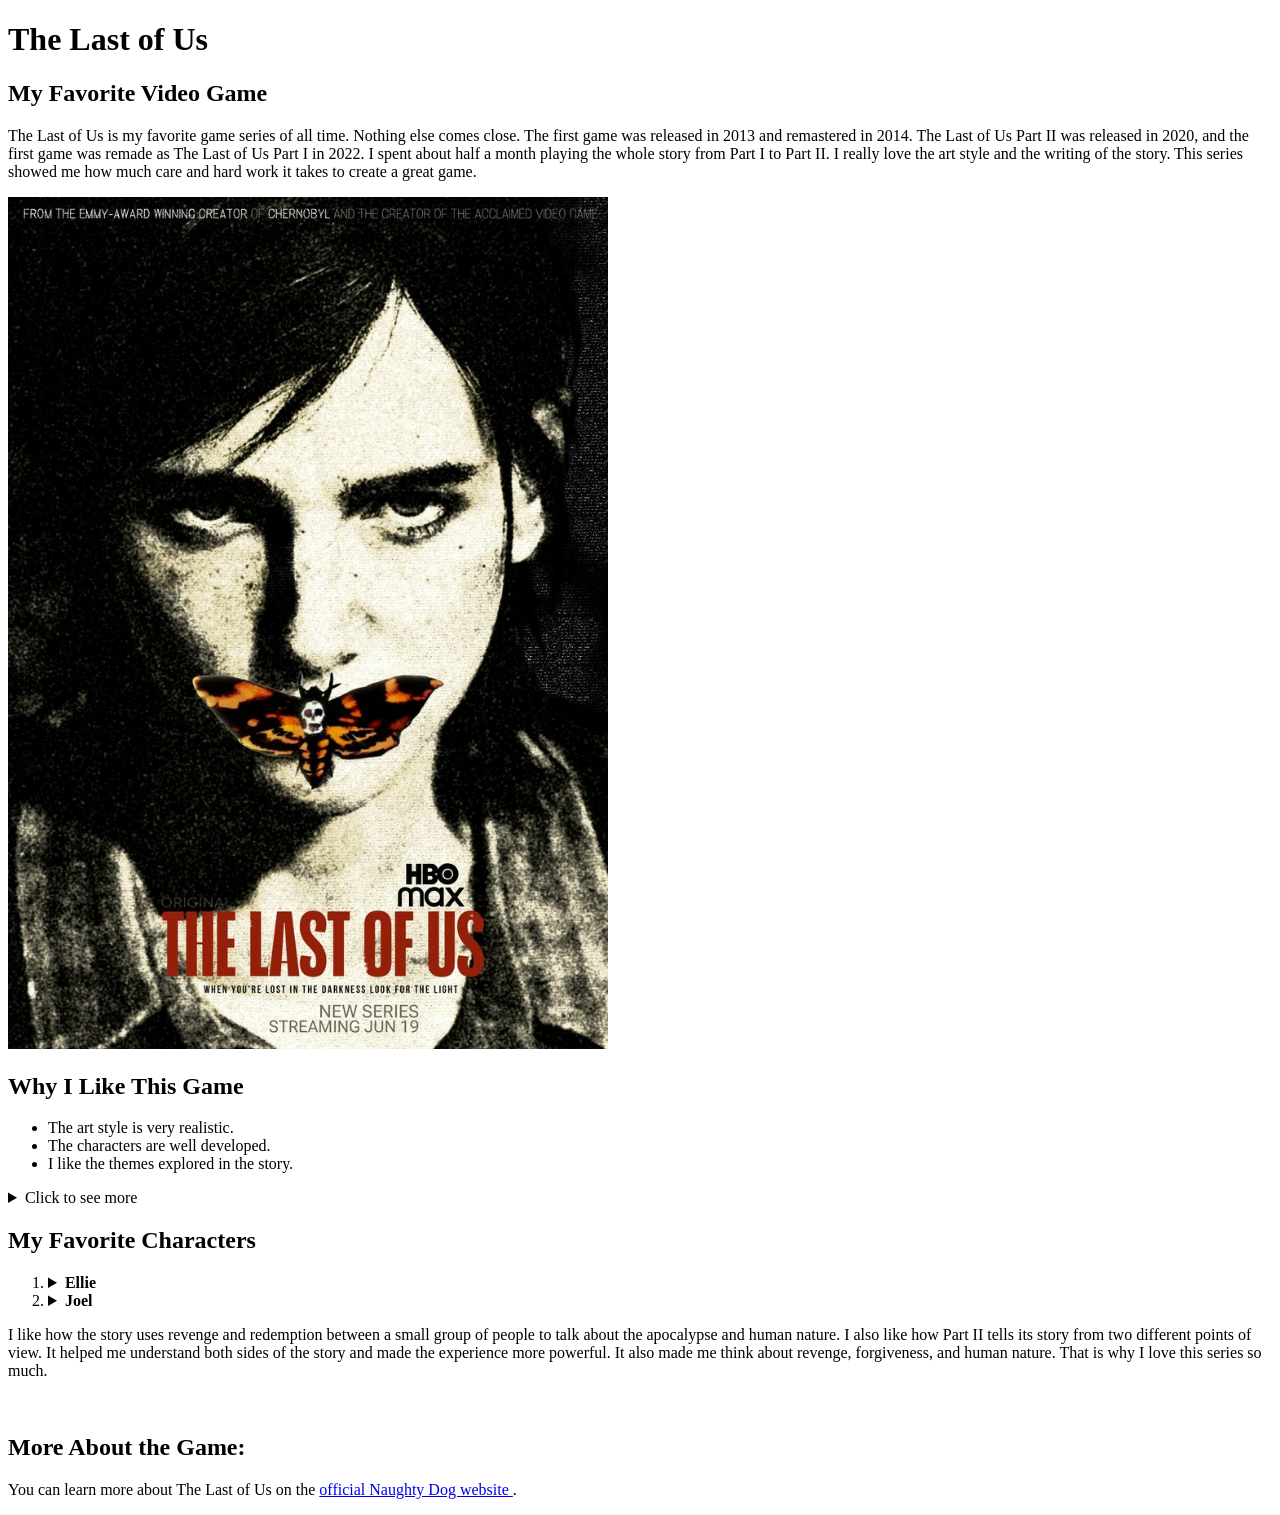
==== part1/index.html @ 2bbf8401 "add first website" ====
<!DOCTYPE html>
<html lang="en">

    <head>
        <title>The Last of Us</title>
    </head>

    <body>

        <h1>The Last of Us</h1>
        <h2>My Favorite Video Game</h2>

        <p>
            The Last of Us is my favorite game series of all time.
            Nothing else comes close. The first game was released in 2013
            and remastered in 2014. The Last of Us Part II was released in
            2020, and the first game was remade as The Last of Us Part I in
            2022. I spent about half a month playing the whole story from
            Part I to Part II. I really love the art style and the writing
            of the story. This series showed me how much care and hard work
            it takes to create a great game.
        </p>

        <img src="the-last-of-us.jpg"
             width="600">

        <h2>Why I Like This Game</h2>

        <ul>
            <li>The art style is very realistic.</li>
            <li>The characters are well developed.</li>
            <li>I like the themes explored in the story.</li>
        </ul>

        <details>
            <summary>Click to see more</summary>

            <p>
                Overall, this game is very immersive. Naughty Dog made
                the world and the characters look very realistic, almost
                like real people and places. Every character feels alive
                and has their own personality. Because of this, I feel
                completely involved in the story when I play the game.
            </p>
        </details>

        <h2>My Favorite Characters</h2>

        <ol>
            <li>
                <details>
                    <summary><b>Ellie</b></summary>

                    <img src="ellie.jpg"
                         width="400">

                    <p>
                        I like Ellie because of her loyalty to Joel.
                        In Part II, even though they still had many
                        problems that they did not solve, she traveled
                        far from home to find the person who killed him.
                        She is also very strong and brave. Sometimes,
                        it feels like she can fight a whole army by herself.
                    </p>
                </details>
            </li>

            <li>
                <details>
                    <summary><b>Joel</b></summary>

                    <img src="joel.jpg"
                         width="400">

                    <p>
                        The first thing I like about Joel is his toughness
                        and determination. I do not think it is bad for a
                        story to have a main character with a lone-wolf
                        personality. Joel is definitely not a hero, but I
                        like how far he is willing to go to protect his
                        family. He is also brave, calm, and strong.
                    </p>
                </details>
            </li>
        </ol>

        <p>
            I like how the story uses revenge and redemption between
            a small group of people to talk about the apocalypse and
            human nature. I also like how Part II tells its story from
            two different points of view. It helped me understand both
            sides of the story and made the experience more powerful.
            It also made me think about revenge, forgiveness, and human
            nature. That is why I love this series so much.
        </p>

        <br>

        <h2>More About the Game:</h2>

        <p>
            You can learn more about The Last of Us on the
            <a href="https://www.naughtydog.com/">
                official Naughty Dog website
            </a>.
        </p>

    </body>

</html>
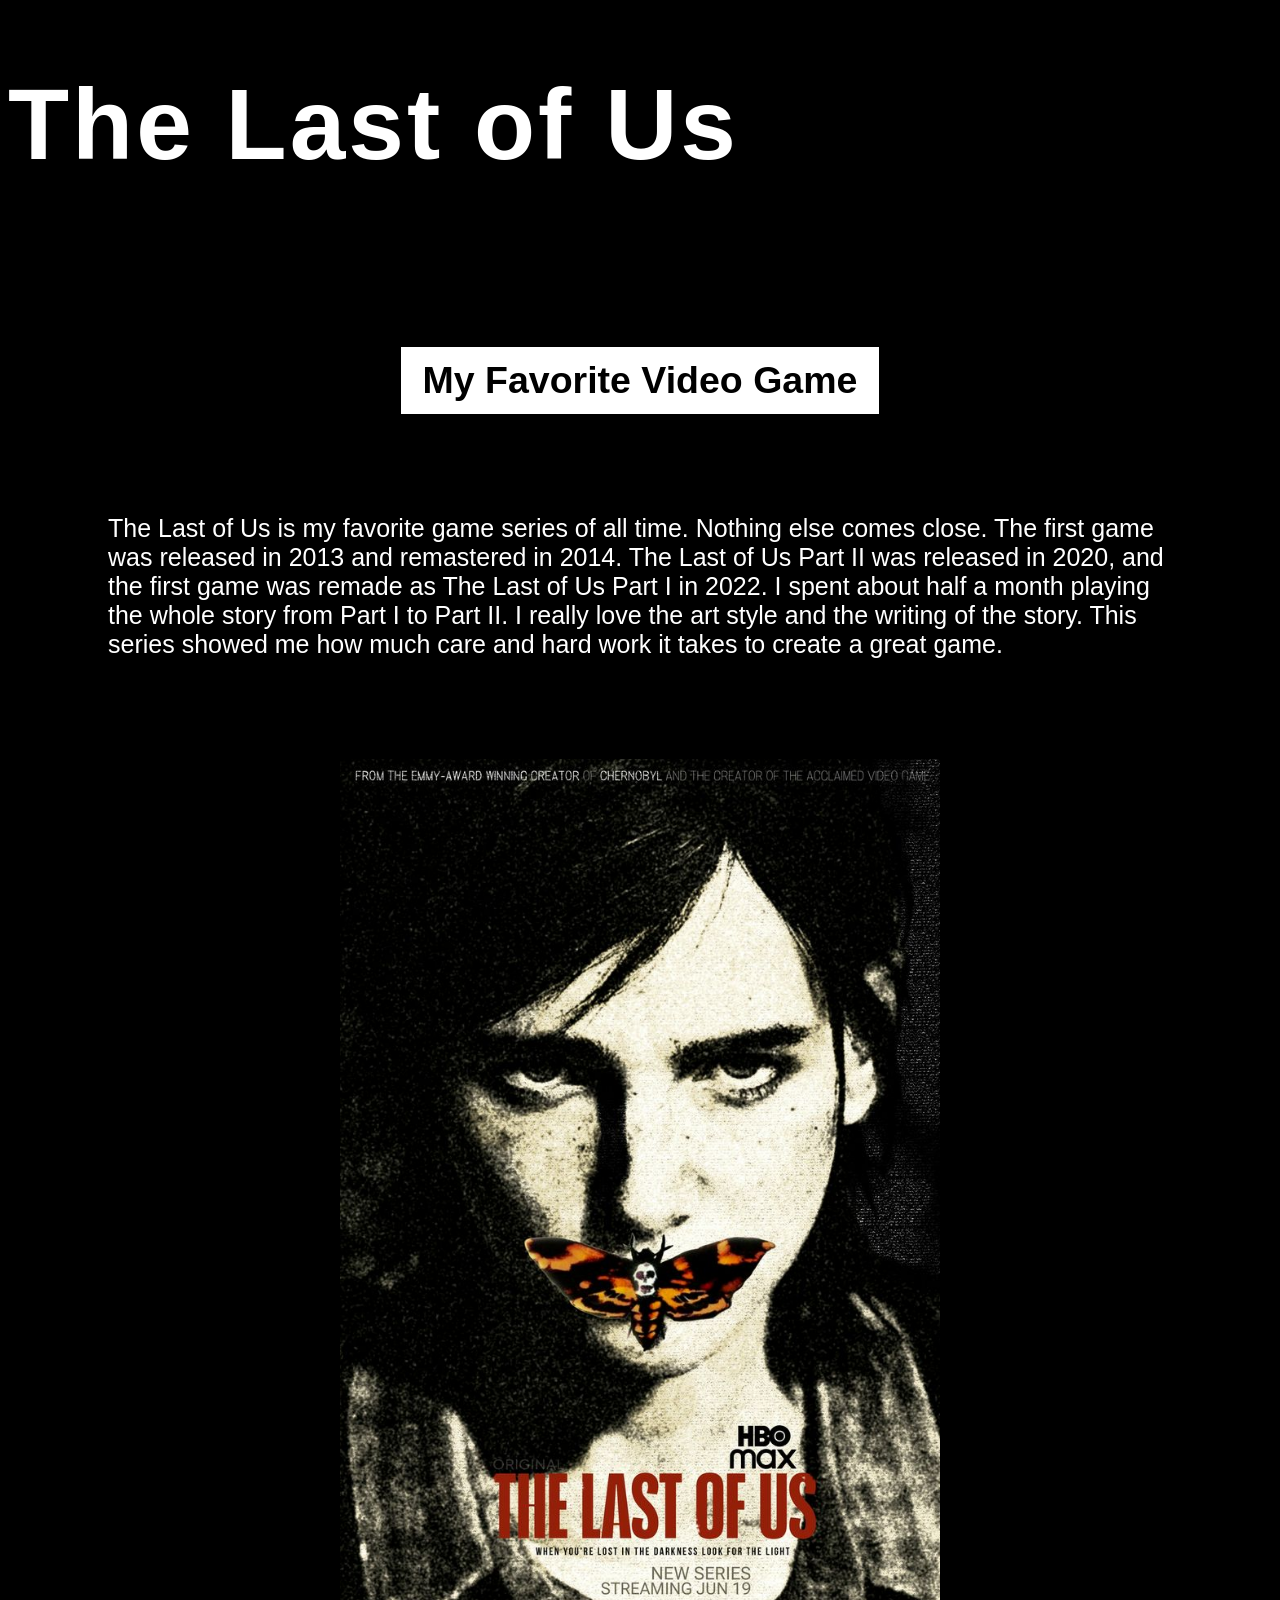
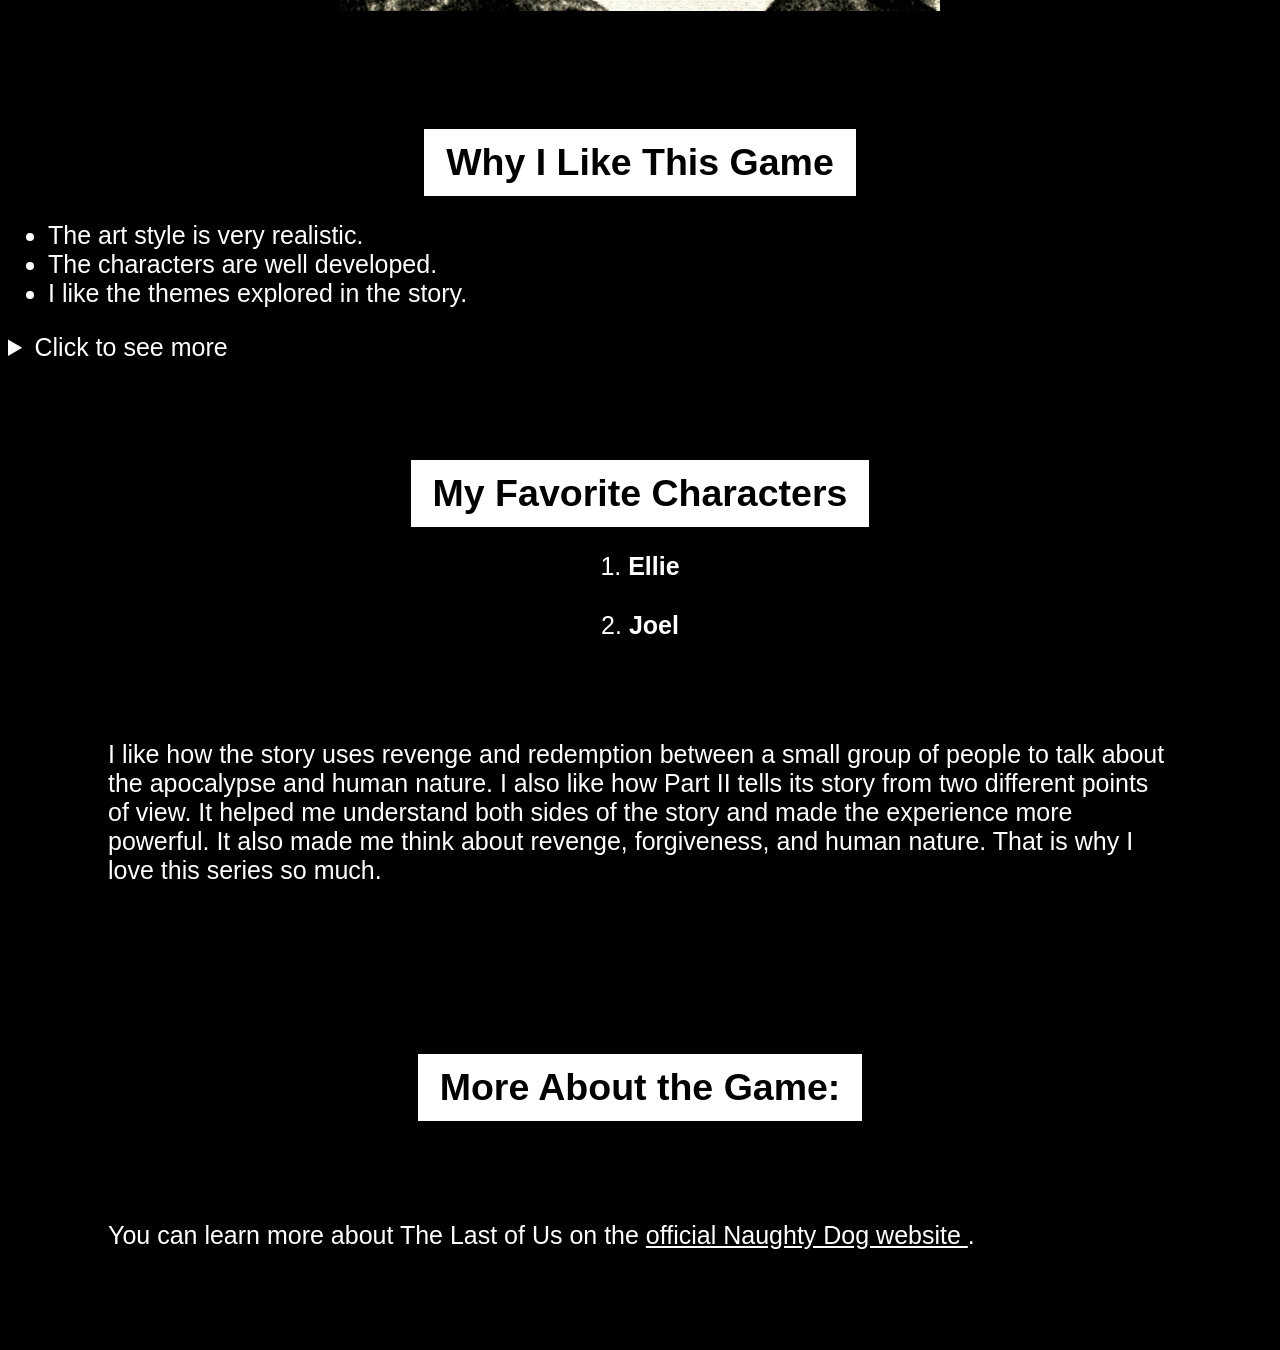
==== commit 5c54dd8b: "part1" ====
--- a/part1/index.html
+++ b/part1/index.html
@@ -3,11 +3,13 @@
 
     <head>
         <title>The Last of Us</title>
+        <link rel="stylesheet" href="main.css">
     </head>
 
     <body>
 
         <h1>The Last of Us</h1>
+        <br><br>
         <h2>My Favorite Video Game</h2>
 
         <p>
@@ -24,6 +26,7 @@
         <img src="the-last-of-us.jpg"
              width="600">
 
+        <br><br>
         <h2>Why I Like This Game</h2>
 
         <ul>
@@ -44,6 +47,7 @@
             </p>
         </details>
 
+        <br><br>
         <h2>My Favorite Characters</h2>
 
         <ol>
--- a/part1/main.css
+++ b/part1/main.css
@@ -0,0 +1,69 @@
+body {
+    background-color: rgb(0, 0, 0);
+    color: rgb(255, 255, 255);
+    font-size: 25px;
+    font-family: Arial, Helvetica, sans-serif;
+}
+
+h1 {
+    font-family: Impact, Arial, sans-serif;
+    font-size:100px;
+    letter-spacing: 3px;
+}
+
+h2 {
+    background-color: white;
+    color: black;
+    border: 2px solid white;
+    padding: 10px 20px;
+    text-align: center;
+
+    width: fit-content;
+    margin: 40px auto 20px auto;
+}
+
+p {
+    font-size: 25px;
+    padding: 50px;
+    margin: 50px;
+}
+
+
+ol {
+    text-align: center;
+    list-style-position: inside;
+    padding-left: 0;
+}
+
+ol li details {
+    display: inline-block;
+    vertical-align: top;
+}
+
+ol li {
+    margin-bottom: 30px;
+}
+
+img {
+    display: block;
+    margin: 20px auto;
+}
+
+.banner {
+    text-align: center;
+}
+
+ol summary {
+    list-style: none;
+    cursor: pointer;
+}
+
+ol summary::-webkit-details-marker {
+    display: none;
+}
+
+
+
+a {
+    color: rgb(255, 255, 255);
+}
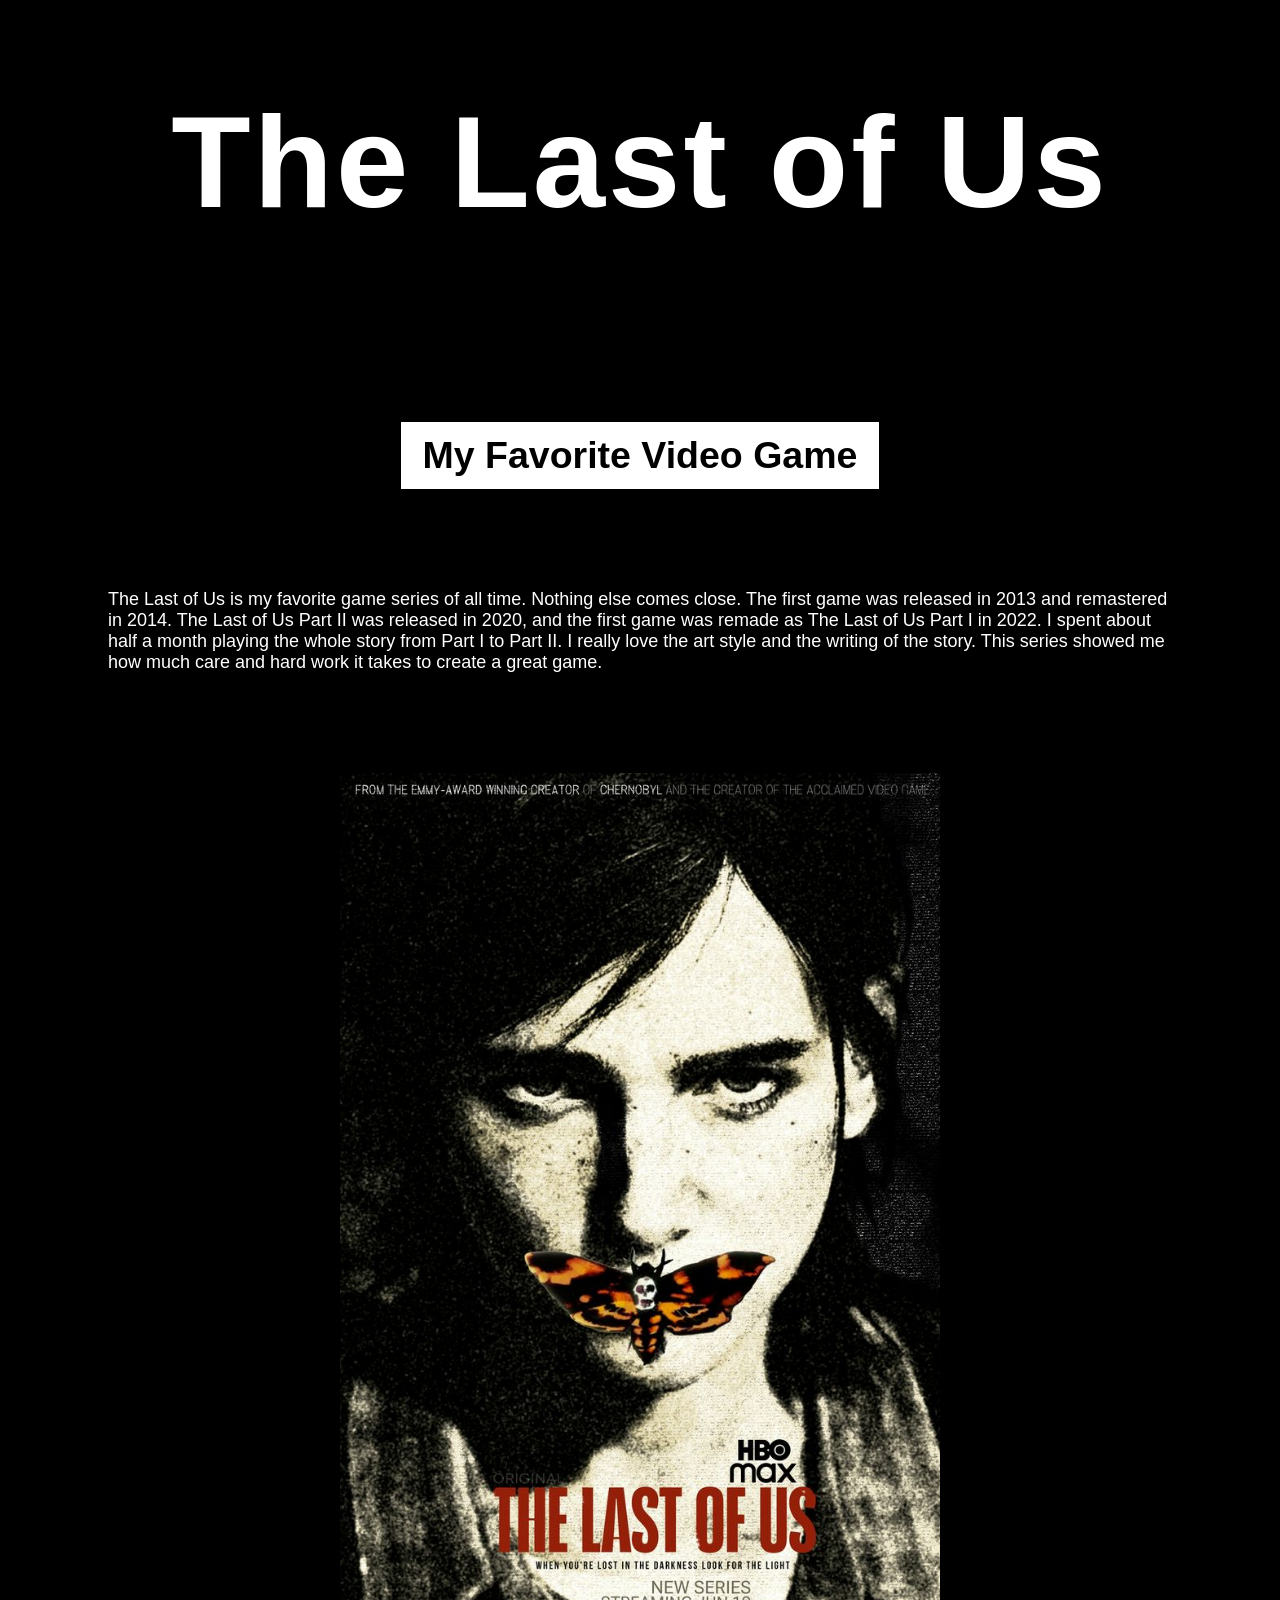
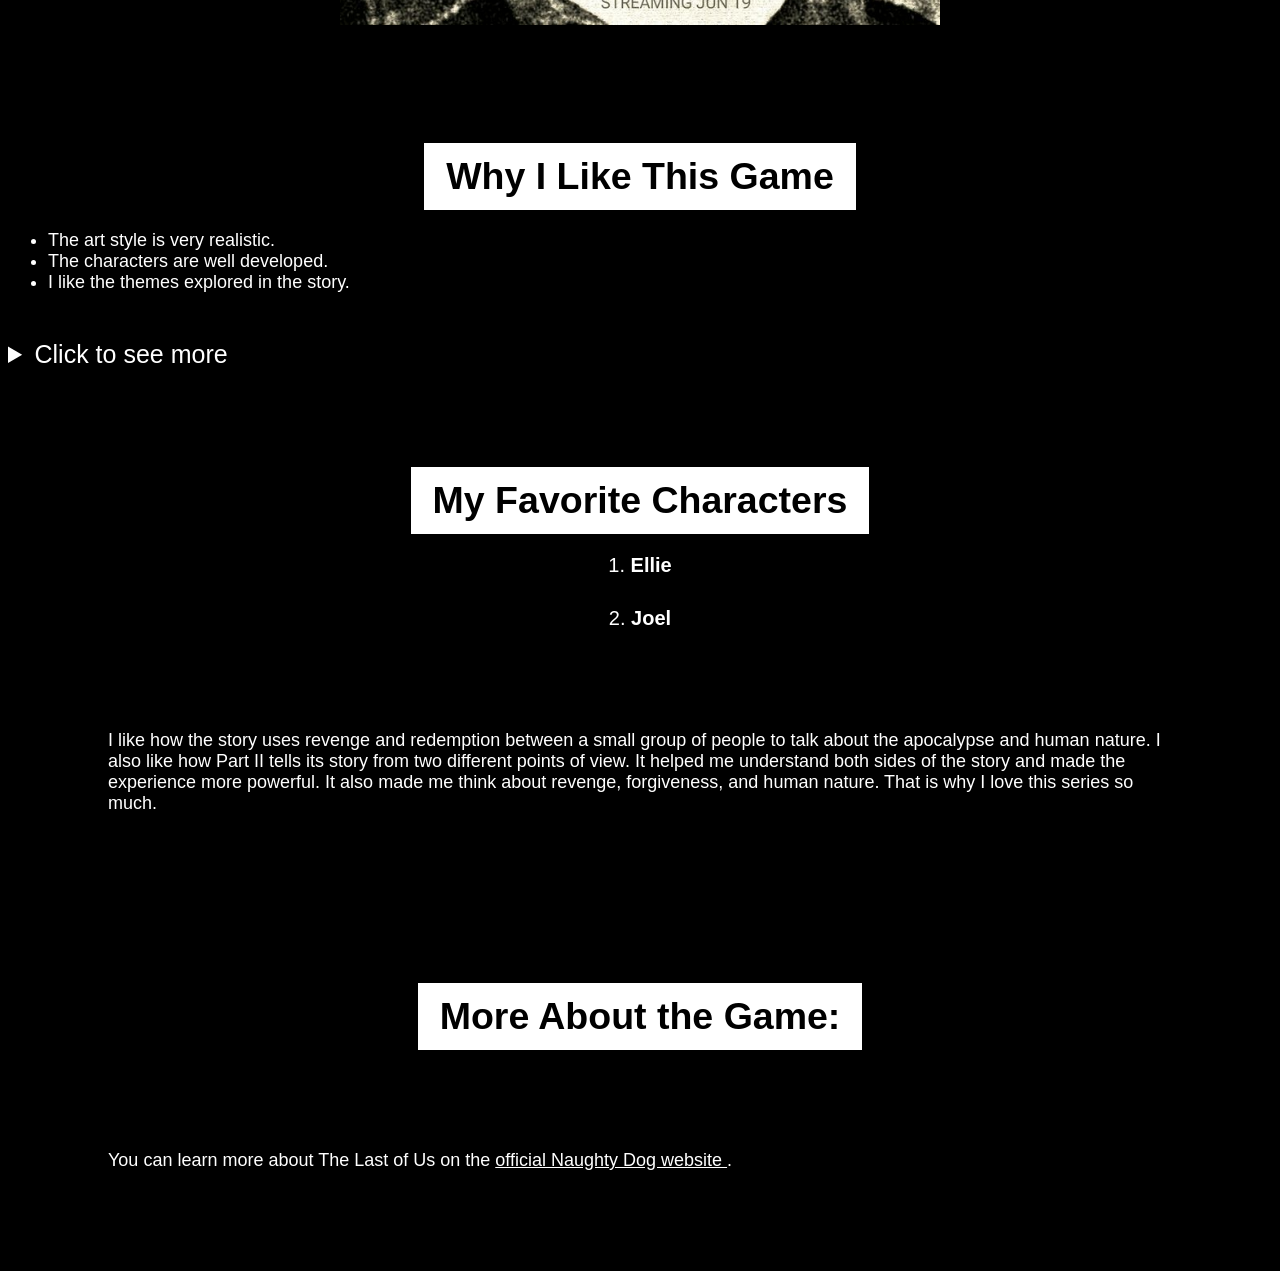
==== commit c084b5c9: "1" ====
--- a/part1/index.html
+++ b/part1/index.html
@@ -34,7 +34,7 @@
             <li>The characters are well developed.</li>
             <li>I like the themes explored in the story.</li>
         </ul>
-
+        <br>
         <details>
             <summary>Click to see more</summary>
 
--- a/part1/main.css
+++ b/part1/main.css
@@ -7,8 +7,9 @@
 
 h1 {
     font-family: Impact, Arial, sans-serif;
-    font-size:100px;
+    font-size:130px;
     letter-spacing: 3px;
+    text-align: center;
 }
 
 h2 {
@@ -23,16 +24,21 @@
 }
 
 p {
-    font-size: 25px;
+    font-size: 18px;
     padding: 50px;
     margin: 50px;
 }
 
 
 ol {
+    font-size: 20px;
     text-align: center;
     list-style-position: inside;
     padding-left: 0;
+}
+ul {
+    font-size: 18px;
+
 }
 
 ol li details {
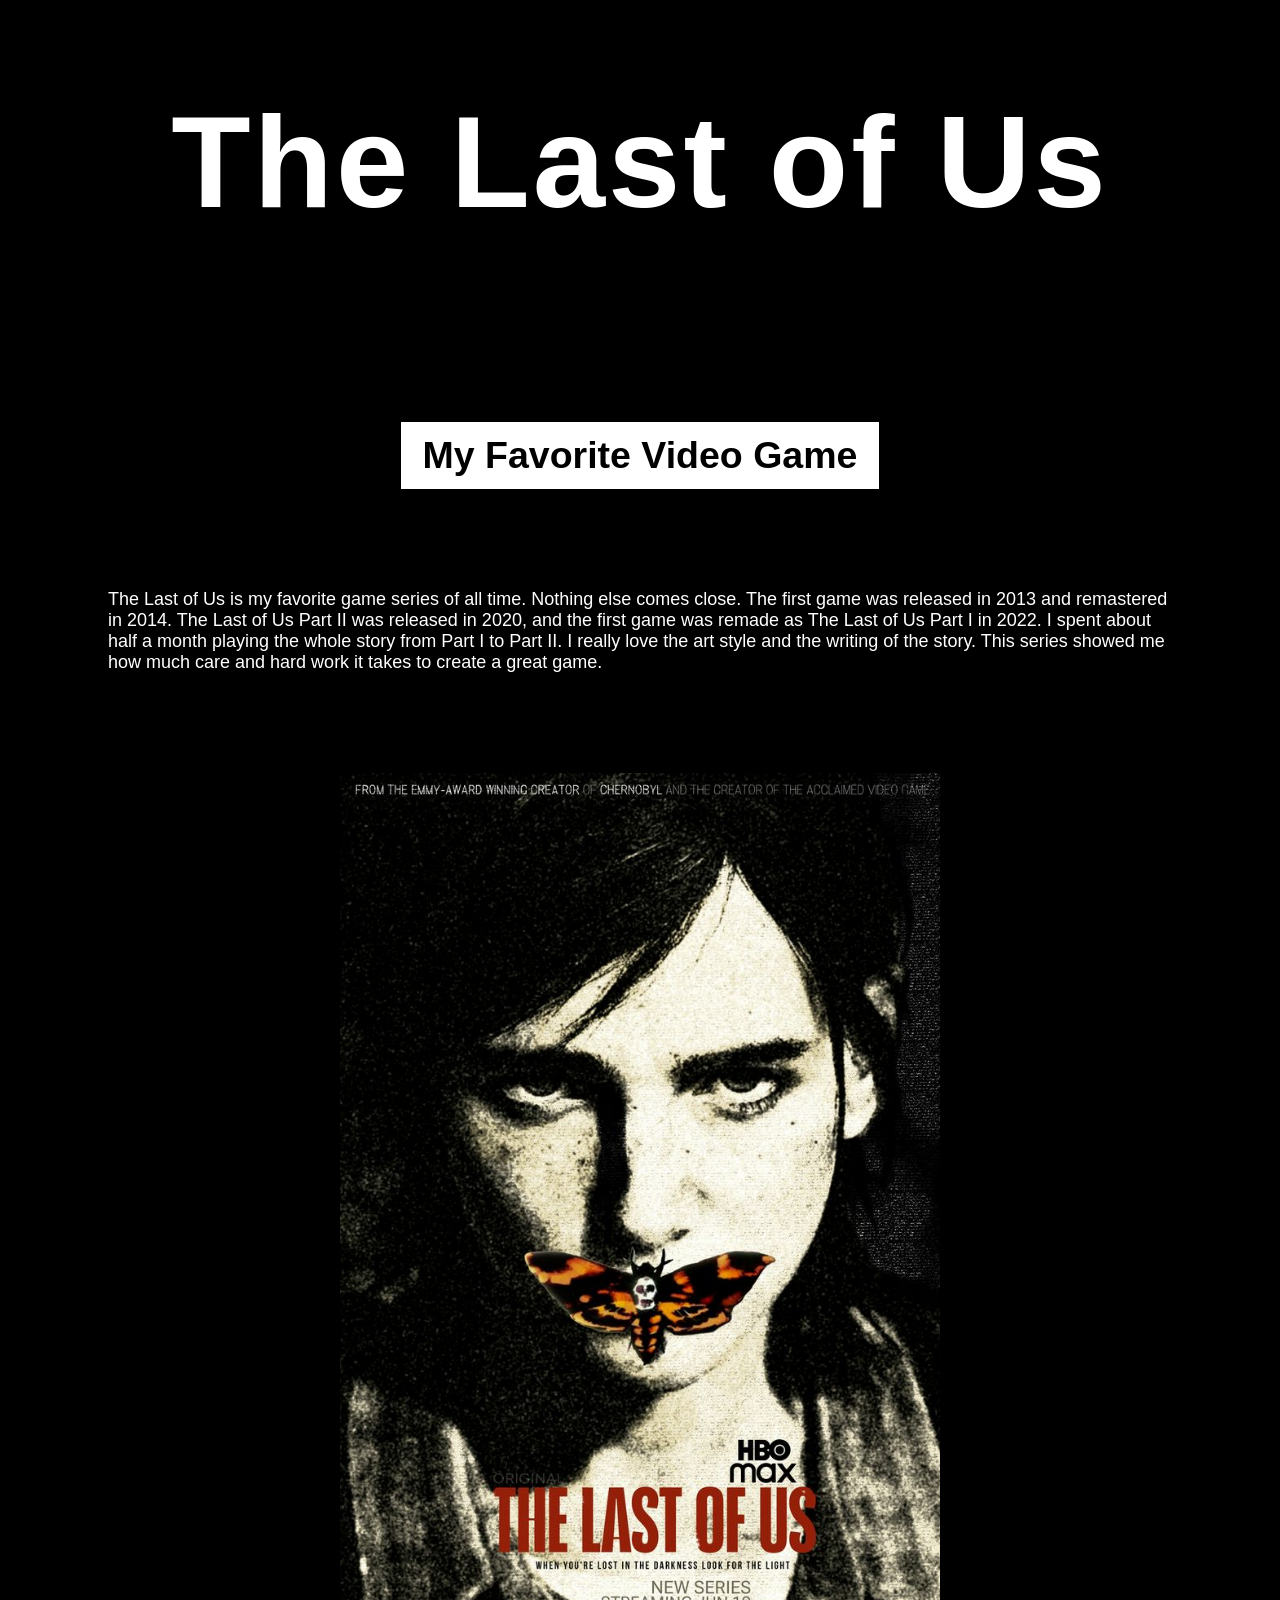
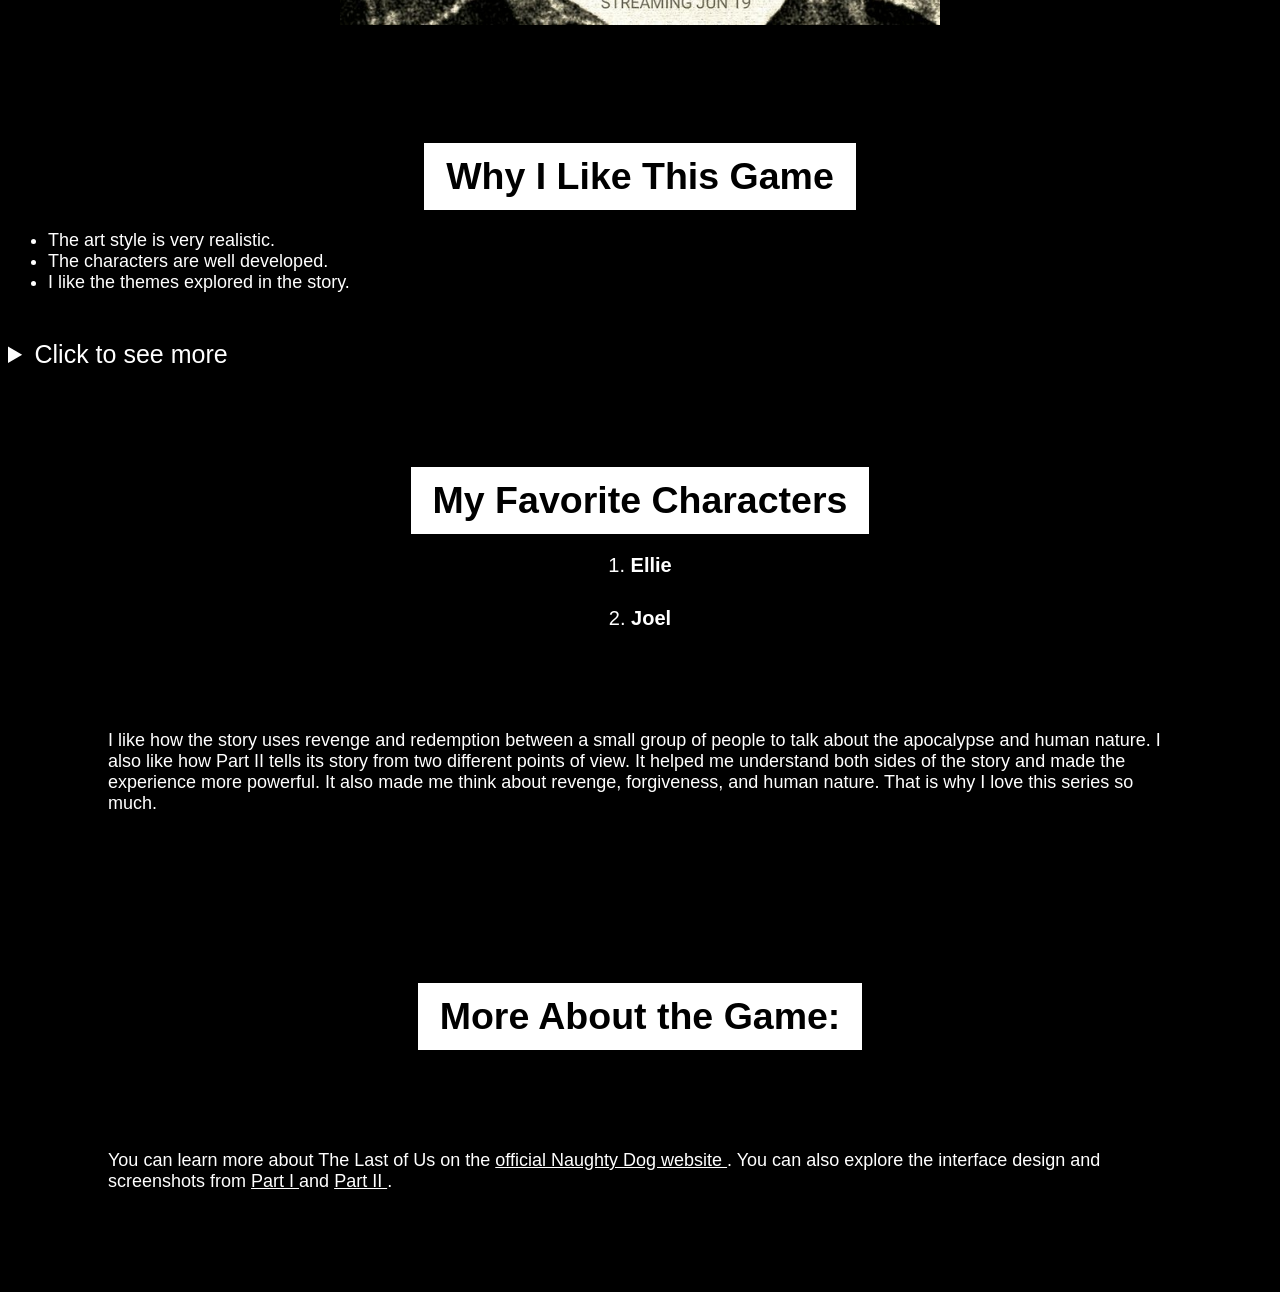
==== commit b63a3ef4: "1" ====
--- a/part1/index.html
+++ b/part1/index.html
@@ -107,6 +107,15 @@
             <a href="https://www.naughtydog.com/">
                 official Naughty Dog website
             </a>.
+
+            You can also explore the interface design and screenshots from
+            <a href="https://interfaceingame.com/games/the-last-of-us/">
+                Part I
+            </a>
+            and
+            <a href="https://interfaceingame.com/games/the-last-of-us-part-ii/">
+                Part II
+            </a>.
         </p>
 
     </body>
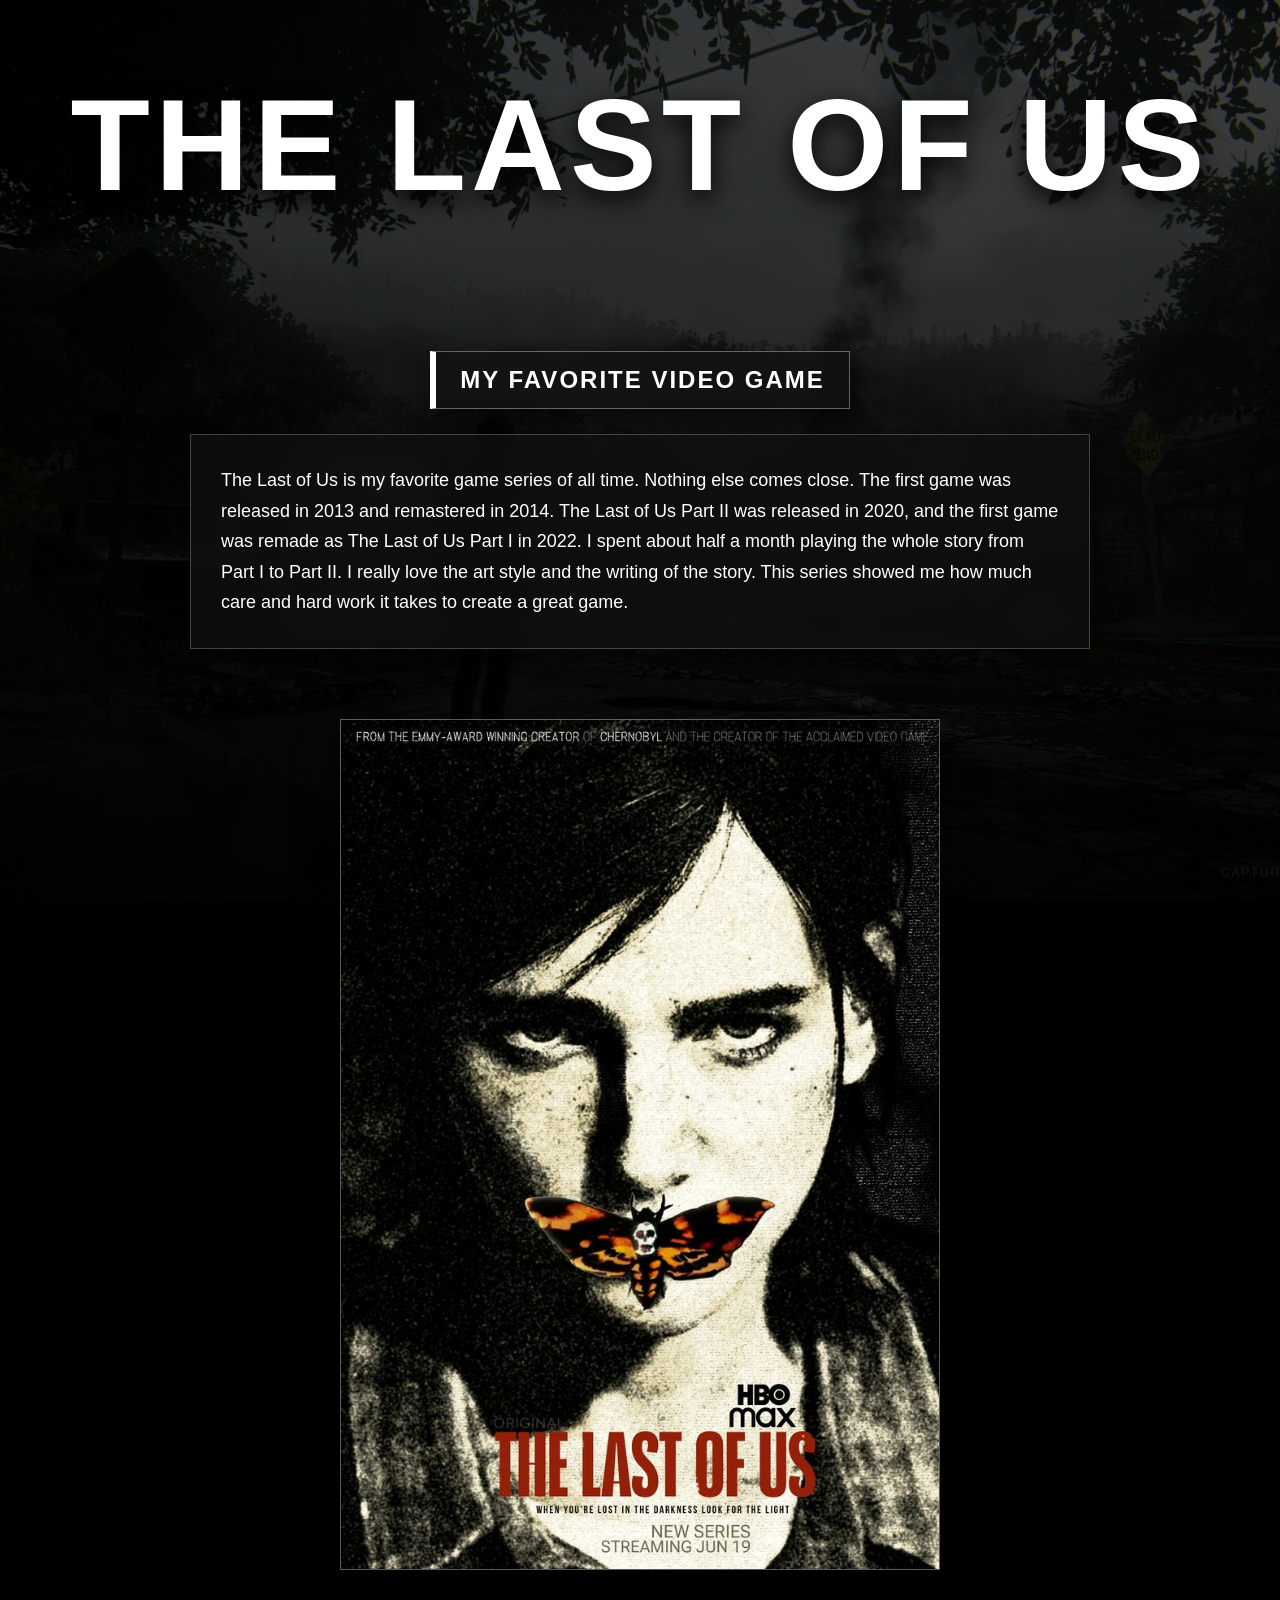
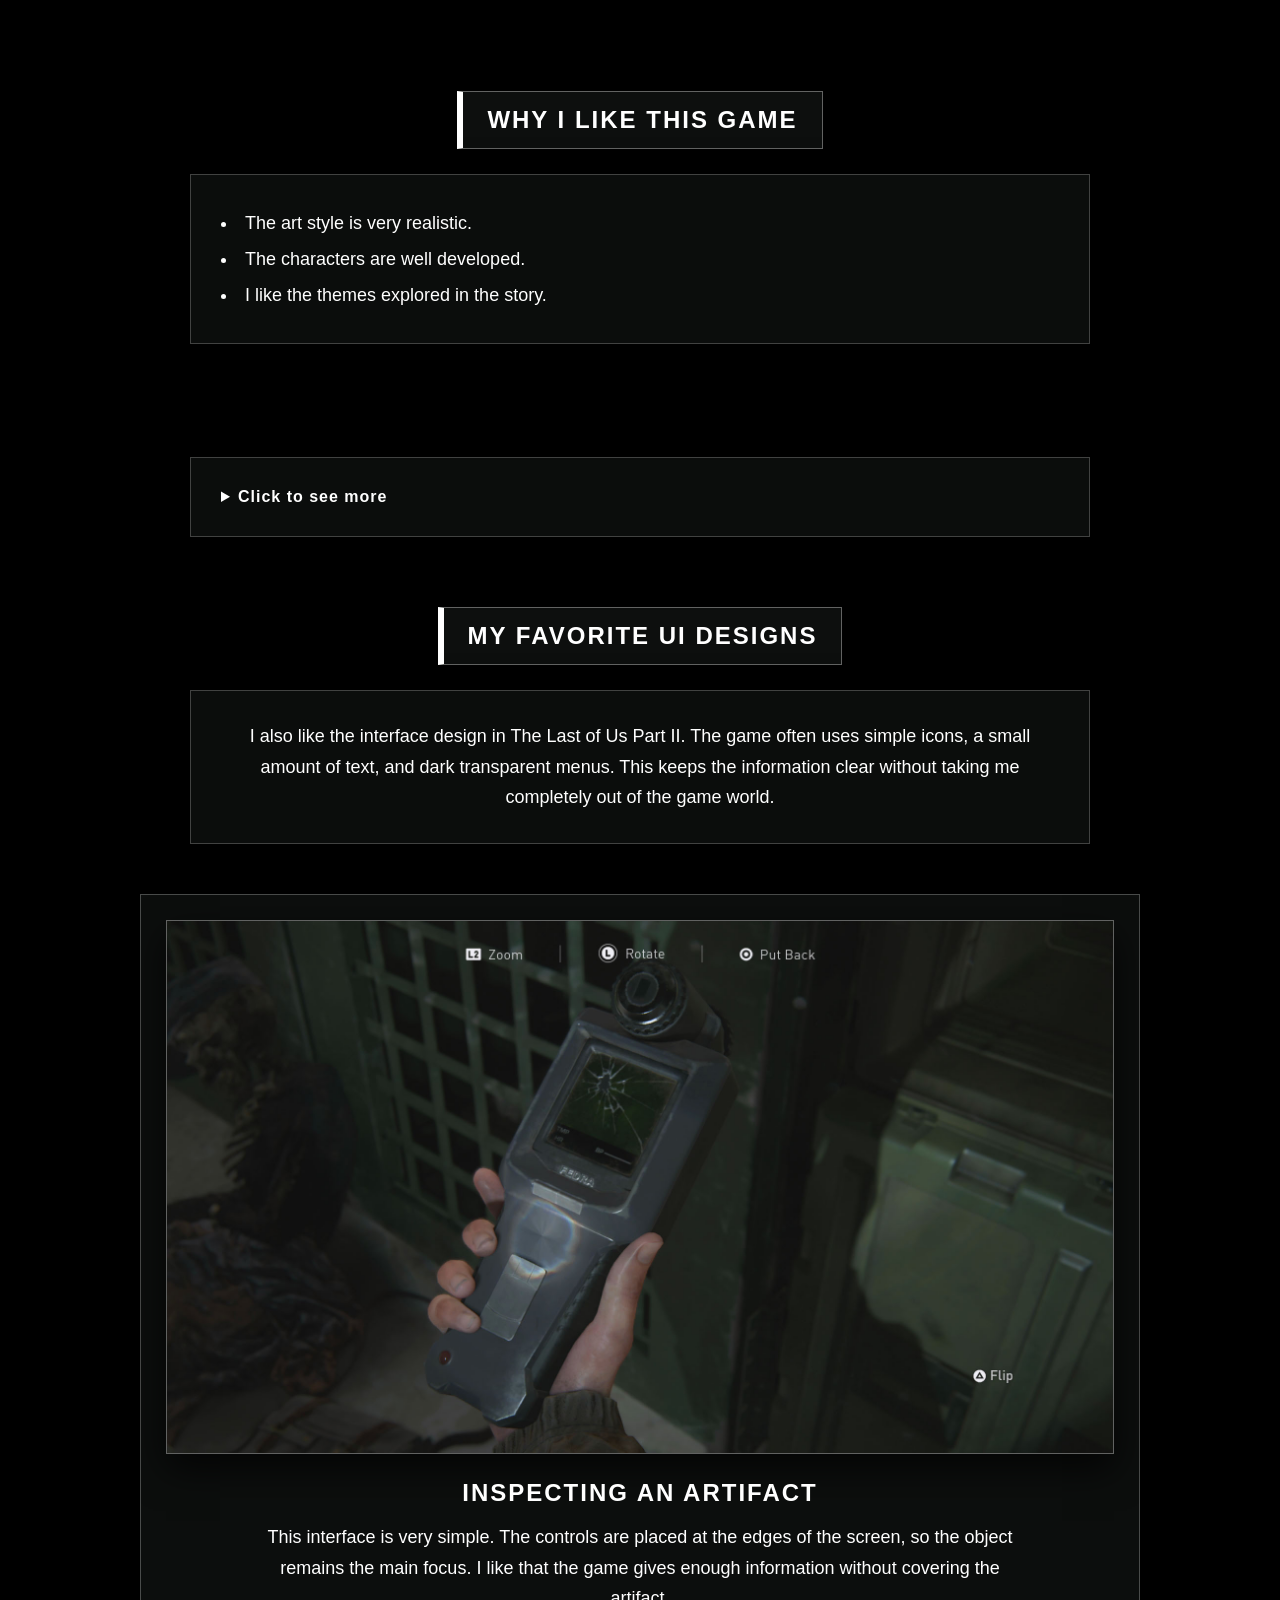
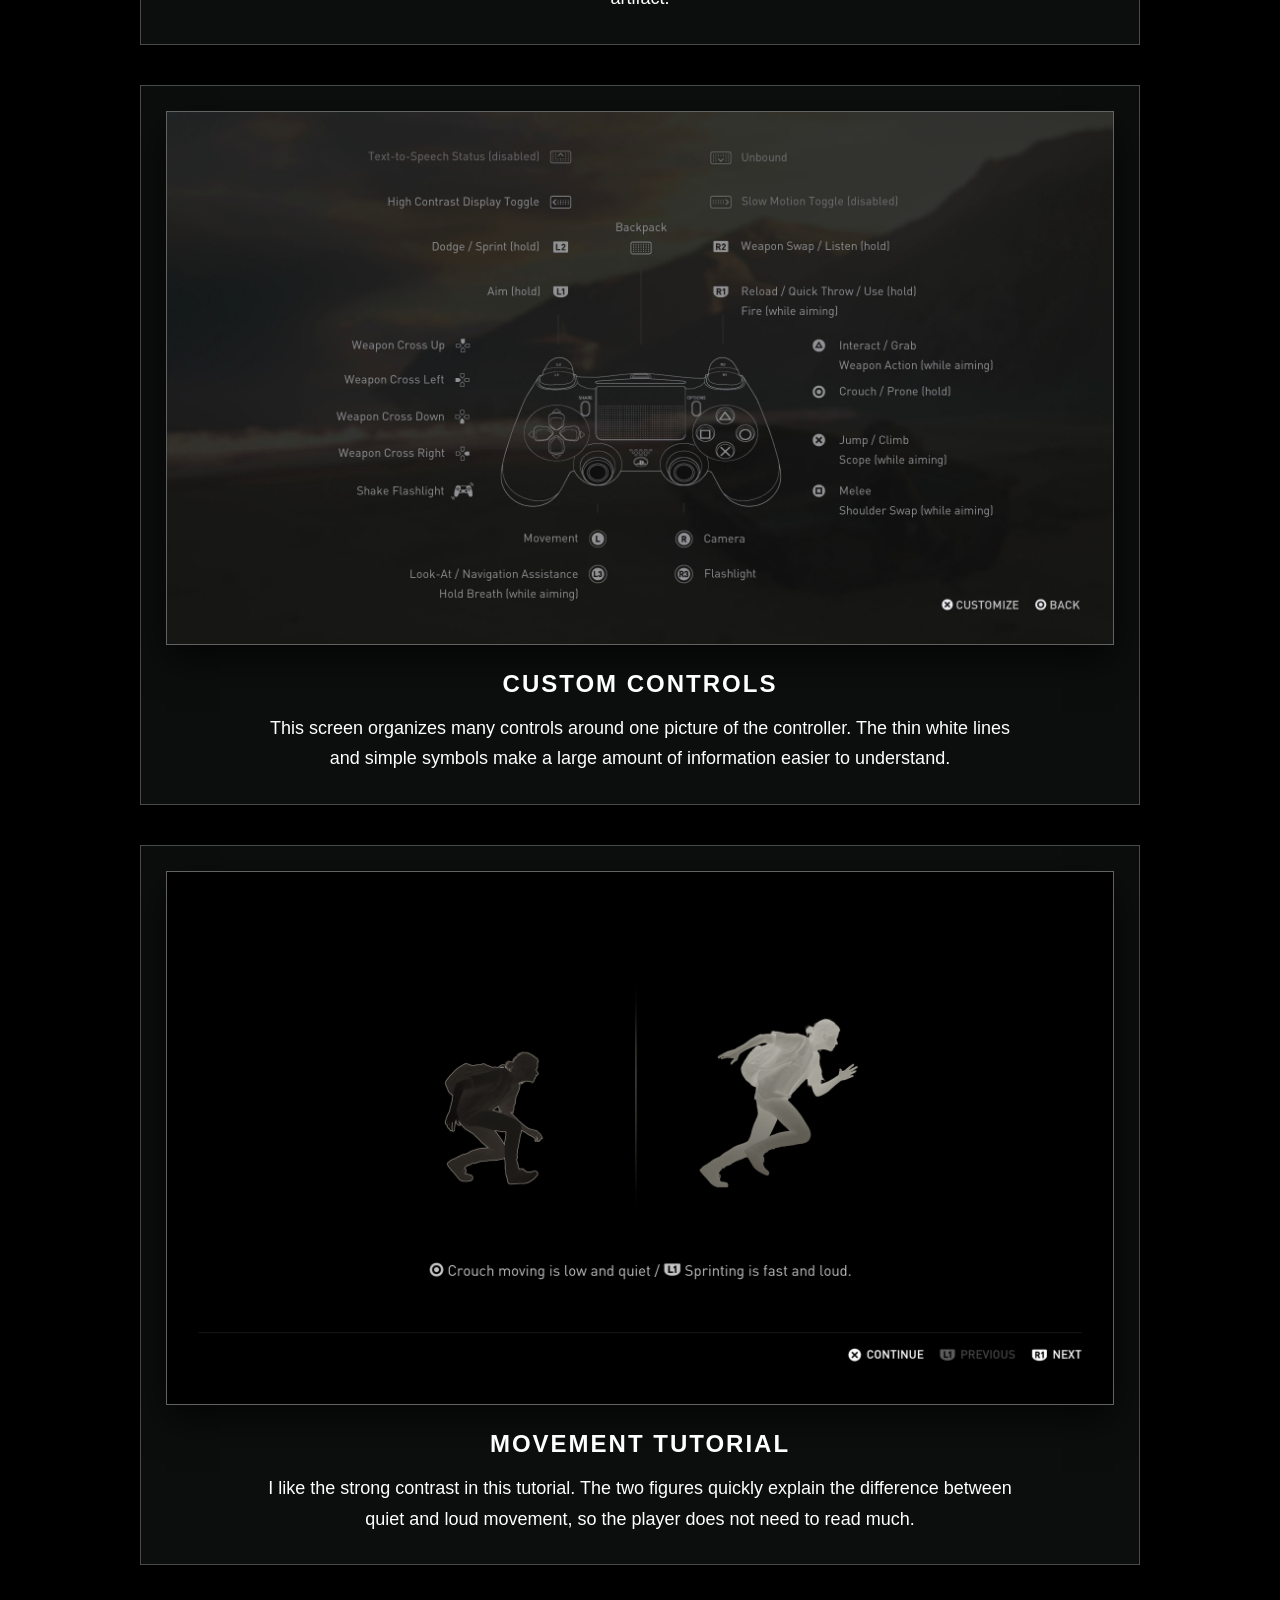
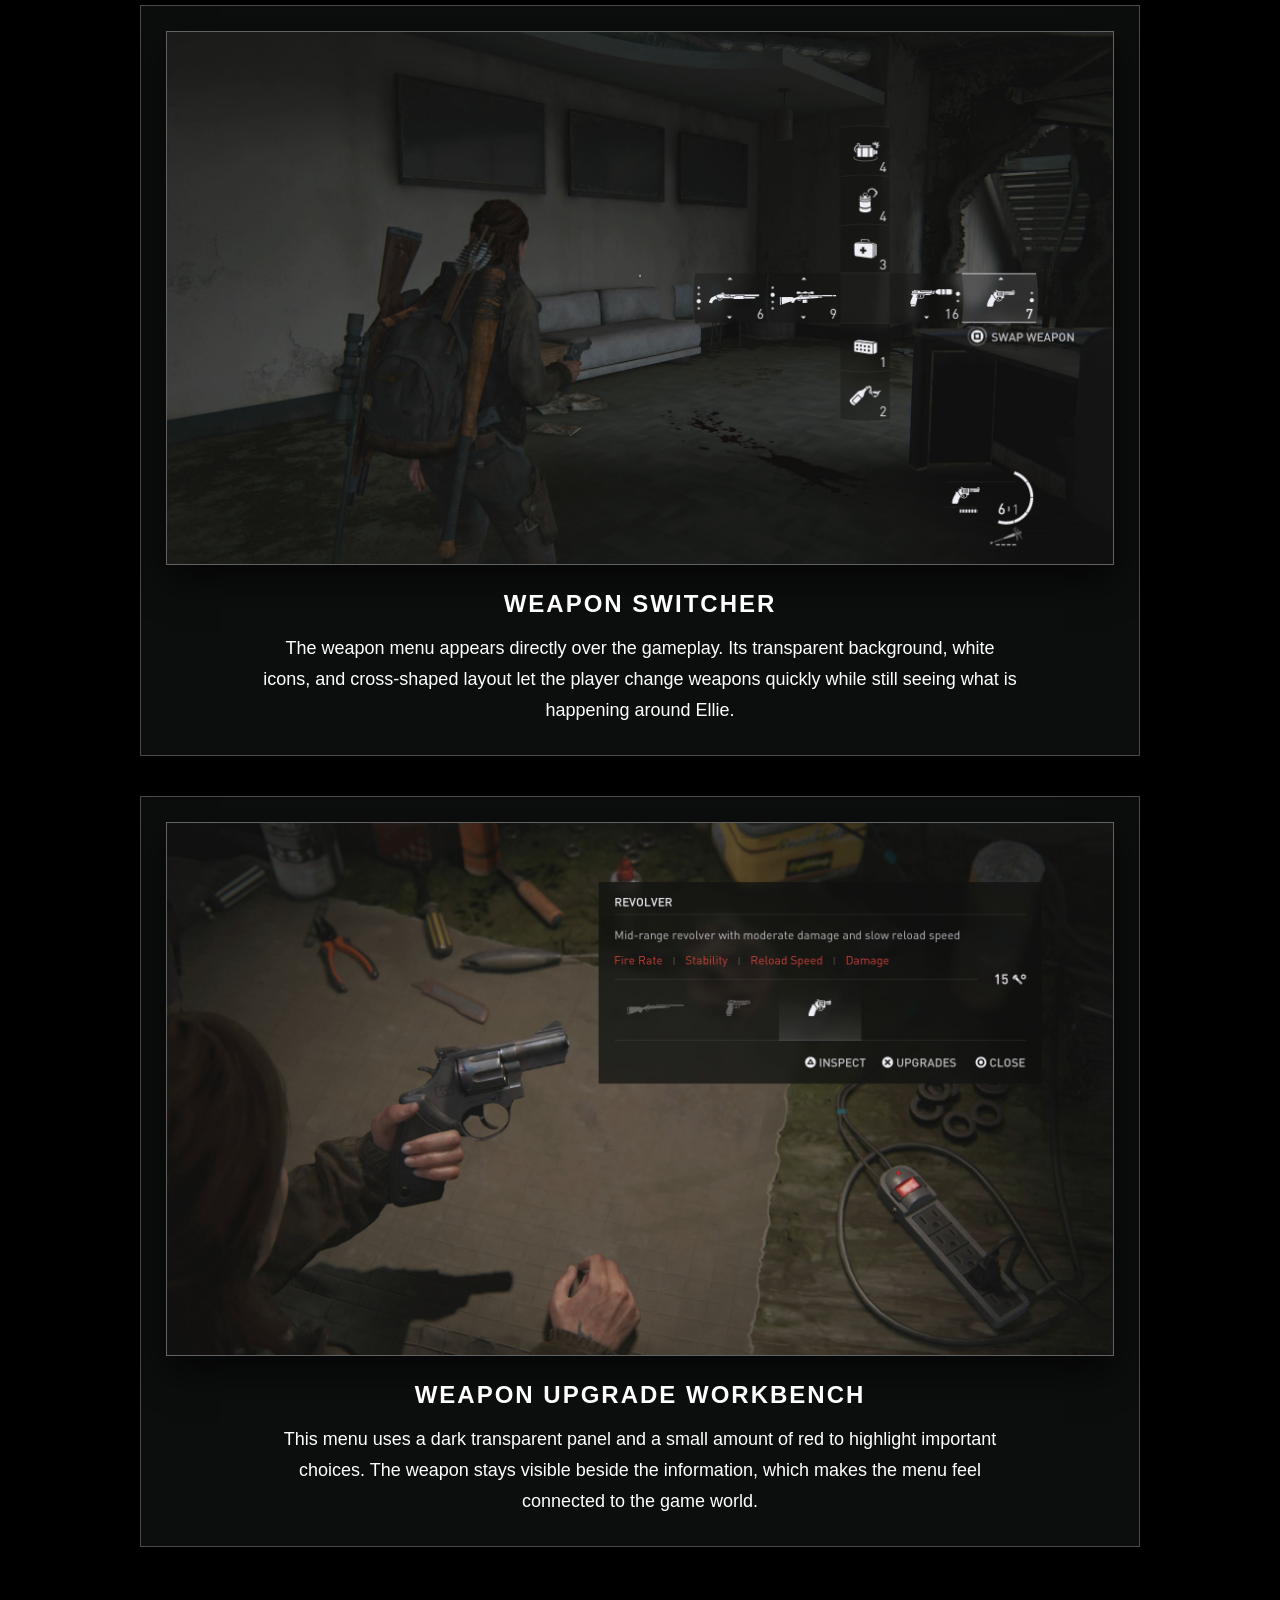
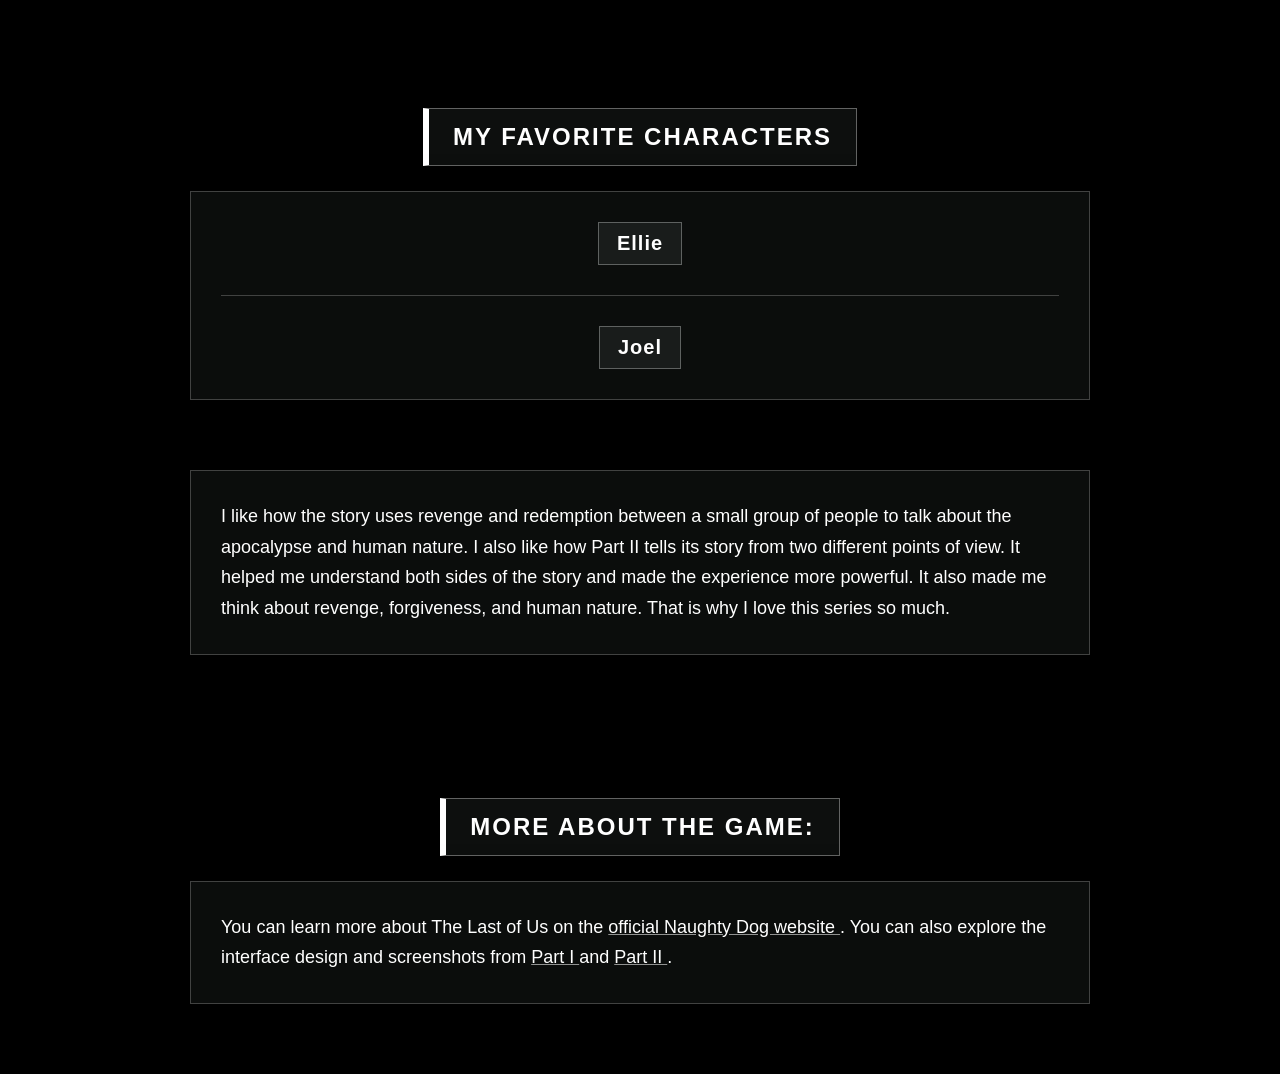
==== commit 68dad759: "我去" ====
--- a/part1/index.html
+++ b/part1/index.html
@@ -46,6 +46,80 @@
                 completely involved in the story when I play the game.
             </p>
         </details>
+
+        <section class="ui-gallery">
+            <h2>My Favorite UI Designs</h2>
+
+            <p class="ui-intro">
+                I also like the interface design in The Last of Us Part II.
+                The game often uses simple icons, a small amount of text,
+                and dark transparent menus. This keeps the information clear
+                without taking me completely out of the game world.
+            </p>
+
+            <div class="ui-card">
+                <img src="the-last-of-us-part-ii-inspecting-artifact.jpg">
+
+                <h3>Inspecting an Artifact</h3>
+
+                <p>
+                    This interface is very simple. The controls are placed at
+                    the edges of the screen, so the object remains the main
+                    focus. I like that the game gives enough information
+                    without covering the artifact.
+                </p>
+            </div>
+
+            <div class="ui-card">
+                <img src="the-last-of-us-part-ii-settings-custom-controls-detail.jpg">
+
+                <h3>Custom Controls</h3>
+
+                <p>
+                    This screen organizes many controls around one picture of
+                    the controller. The thin white lines and simple symbols
+                    make a large amount of information easier to understand.
+                </p>
+            </div>
+
+            <div class="ui-card">
+                <img src="the-last-of-us-part-ii-tutorial-movement.jpg">
+
+                <h3>Movement Tutorial</h3>
+
+                <p>
+                    I like the strong contrast in this tutorial. The two
+                    figures quickly explain the difference between quiet and
+                    loud movement, so the player does not need to read much.
+                </p>
+            </div>
+
+            <div class="ui-card">
+                <img src="the-last-of-us-part-ii-weapon-switcher.jpg">
+
+                <h3>Weapon Switcher</h3>
+
+                <p>
+                    The weapon menu appears directly over the gameplay. Its
+                    transparent background, white icons, and cross-shaped
+                    layout let the player change weapons quickly while still
+                    seeing what is happening around Ellie.
+                </p>
+            </div>
+
+            <div class="ui-card">
+                <img src="the-last-of-us-part-ii-weapon-upgrade-workbench.jpg">
+
+                <h3>Weapon Upgrade Workbench</h3>
+
+                <p>
+                    This menu uses a dark transparent panel and a small amount
+                    of red to highlight important choices. The weapon stays
+                    visible beside the information, which makes the menu feel
+                    connected to the game world.
+                </p>
+            </div>
+        </section>
 
         <br><br>
         <h2>My Favorite Characters</h2>
@@ -120,4 +194,4 @@
 
     </body>
 
-</html>+</html>
--- a/part1/main.css
+++ b/part1/main.css
@@ -1,75 +1,206 @@
+* {
+    box-sizing: border-box;
+}
+
 body {
     background-color: rgb(0, 0, 0);
+    background-image:
+        linear-gradient(rgba(0, 0, 0, 0.72), rgba(0, 0, 0, 0.9)),
+        url("background.jpg");
+    background-size: cover;
+    background-position: center;
+    background-attachment: fixed;
     color: rgb(255, 255, 255);
-    font-size: 25px;
     font-family: Arial, Helvetica, sans-serif;
+    margin: 0;
+    min-height: 100vh;
 }
 
 h1 {
+    color: white;
     font-family: Impact, Arial, sans-serif;
-    font-size:130px;
-    letter-spacing: 3px;
-    text-align: center;
+    font-size: 130px;
+    letter-spacing: 5px;
+    text-align: center;
+    text-shadow: 0 8px 25px black;
+    text-transform: uppercase;
+    margin: 70px 20px 40px 20px;
 }
 
 h2 {
-    background-color: white;
-    color: black;
-    border: 2px solid white;
-    padding: 10px 20px;
-    text-align: center;
-
+    background-color: rgba(18, 20, 19, 0.76);
+    color: white;
+    border: 1px solid rgba(255, 255, 255, 0.35);
+    border-left: 6px solid white;
+    padding: 14px 24px;
+    text-align: left;
     width: fit-content;
-    margin: 40px auto 20px auto;
+    margin: 55px auto 25px auto;
+    letter-spacing: 2px;
+    text-transform: uppercase;
+    box-shadow: 0 12px 30px rgba(0, 0, 0, 0.55);
+    backdrop-filter: blur(7px);
 }
 
 p {
     font-size: 18px;
-    padding: 50px;
-    margin: 50px;
-}
-
-
-ol {
+    line-height: 1.7;
+}
+
+body > p,
+body > ul,
+body > ol,
+body > details {
+    background-color: rgba(16, 18, 17, 0.72);
+    border: 1px solid rgba(255, 255, 255, 0.22);
+    box-shadow: 0 15px 35px rgba(0, 0, 0, 0.55);
+    backdrop-filter: blur(7px);
+    width: 80%;
+    max-width: 900px;
+    margin: 25px auto 70px auto;
+    padding: 30px;
+}
+
+body > ul {
+    font-size: 18px;
+    line-height: 2;
+    list-style-position: inside;
+}
+
+body > ol {
     font-size: 20px;
-    text-align: center;
-    list-style-position: inside;
-    padding-left: 0;
-}
-ul {
-    font-size: 18px;
-
+    list-style: none;
+}
+
+ol li {
+    border-bottom: 1px solid rgba(255, 255, 255, 0.22);
+    margin-bottom: 30px;
+    padding-bottom: 30px;
+}
+
+ol li:last-child {
+    border-bottom: none;
+    margin-bottom: 0;
+    padding-bottom: 0;
 }
 
 ol li details {
-    display: inline-block;
-    vertical-align: top;
-}
-
-ol li {
-    margin-bottom: 30px;
+    display: block;
+}
+
+details {
+    color: white;
+}
+
+summary {
+    cursor: pointer;
+    font-weight: bold;
+    letter-spacing: 1px;
+}
+
+details p {
+    background-color: transparent;
+    border: none;
+    box-shadow: none;
+    margin: 20px 0 0 0;
+    padding: 0;
+}
+
+ol summary {
+    background-color: rgba(30, 33, 31, 0.78);
+    border: 1px solid rgba(255, 255, 255, 0.3);
+    font-size: 20px;
+    list-style: none;
+    width: fit-content;
+    margin: 0 auto;
+    padding: 9px 18px;
+    text-align: center;
+}
+
+ol summary::-webkit-details-marker {
+    display: none;
 }
 
 img {
     display: block;
-    margin: 20px auto;
-}
-
-.banner {
-    text-align: center;
-}
-
-ol summary {
-    list-style: none;
-    cursor: pointer;
-}
-
-ol summary::-webkit-details-marker {
-    display: none;
-}
-
-
+    max-width: 90%;
+    height: auto;
+    margin: 30px auto;
+    border: 1px solid rgba(255, 255, 255, 0.35);
+    box-shadow: 0 15px 35px rgba(0, 0, 0, 0.7);
+}
 
 a {
     color: rgb(255, 255, 255);
-}+    text-decoration-color: rgba(255, 255, 255, 0.55);
+}
+
+a:hover {
+    color: rgb(190, 210, 190);
+}
+
+.ui-gallery {
+    margin: 70px 0;
+}
+
+.ui-intro {
+    background-color: rgba(16, 18, 17, 0.72);
+    border: 1px solid rgba(255, 255, 255, 0.22);
+    box-shadow: 0 15px 35px rgba(0, 0, 0, 0.55);
+    backdrop-filter: blur(7px);
+    width: 80%;
+    max-width: 900px;
+    margin: 25px auto 50px auto;
+    padding: 30px;
+    text-align: center;
+}
+
+.ui-card {
+    background-color: rgba(16, 18, 17, 0.78);
+    border: 1px solid rgba(255, 255, 255, 0.25);
+    box-shadow: 0 15px 35px rgba(0, 0, 0, 0.65);
+    backdrop-filter: blur(7px);
+    width: 80%;
+    max-width: 1000px;
+    margin: 40px auto;
+    padding: 25px;
+    text-align: center;
+}
+
+.ui-card img {
+    width: 100%;
+    max-width: 100%;
+    margin: 0 auto 25px auto;
+}
+
+.ui-card h3 {
+    font-size: 24px;
+    letter-spacing: 2px;
+    text-transform: uppercase;
+    margin: 10px 0;
+}
+
+.ui-card p {
+    max-width: 760px;
+    margin: 15px auto 5px auto;
+}
+
+@media (max-width: 700px) {
+    h1 {
+        font-size: 70px;
+    }
+
+    body > p,
+    body > ul,
+    body > ol,
+    body > details {
+        width: 90%;
+        padding: 22px;
+    }
+
+    .ui-intro,
+    .ui-card {
+        width: 90%;
+        padding: 18px;
+    }
+}
